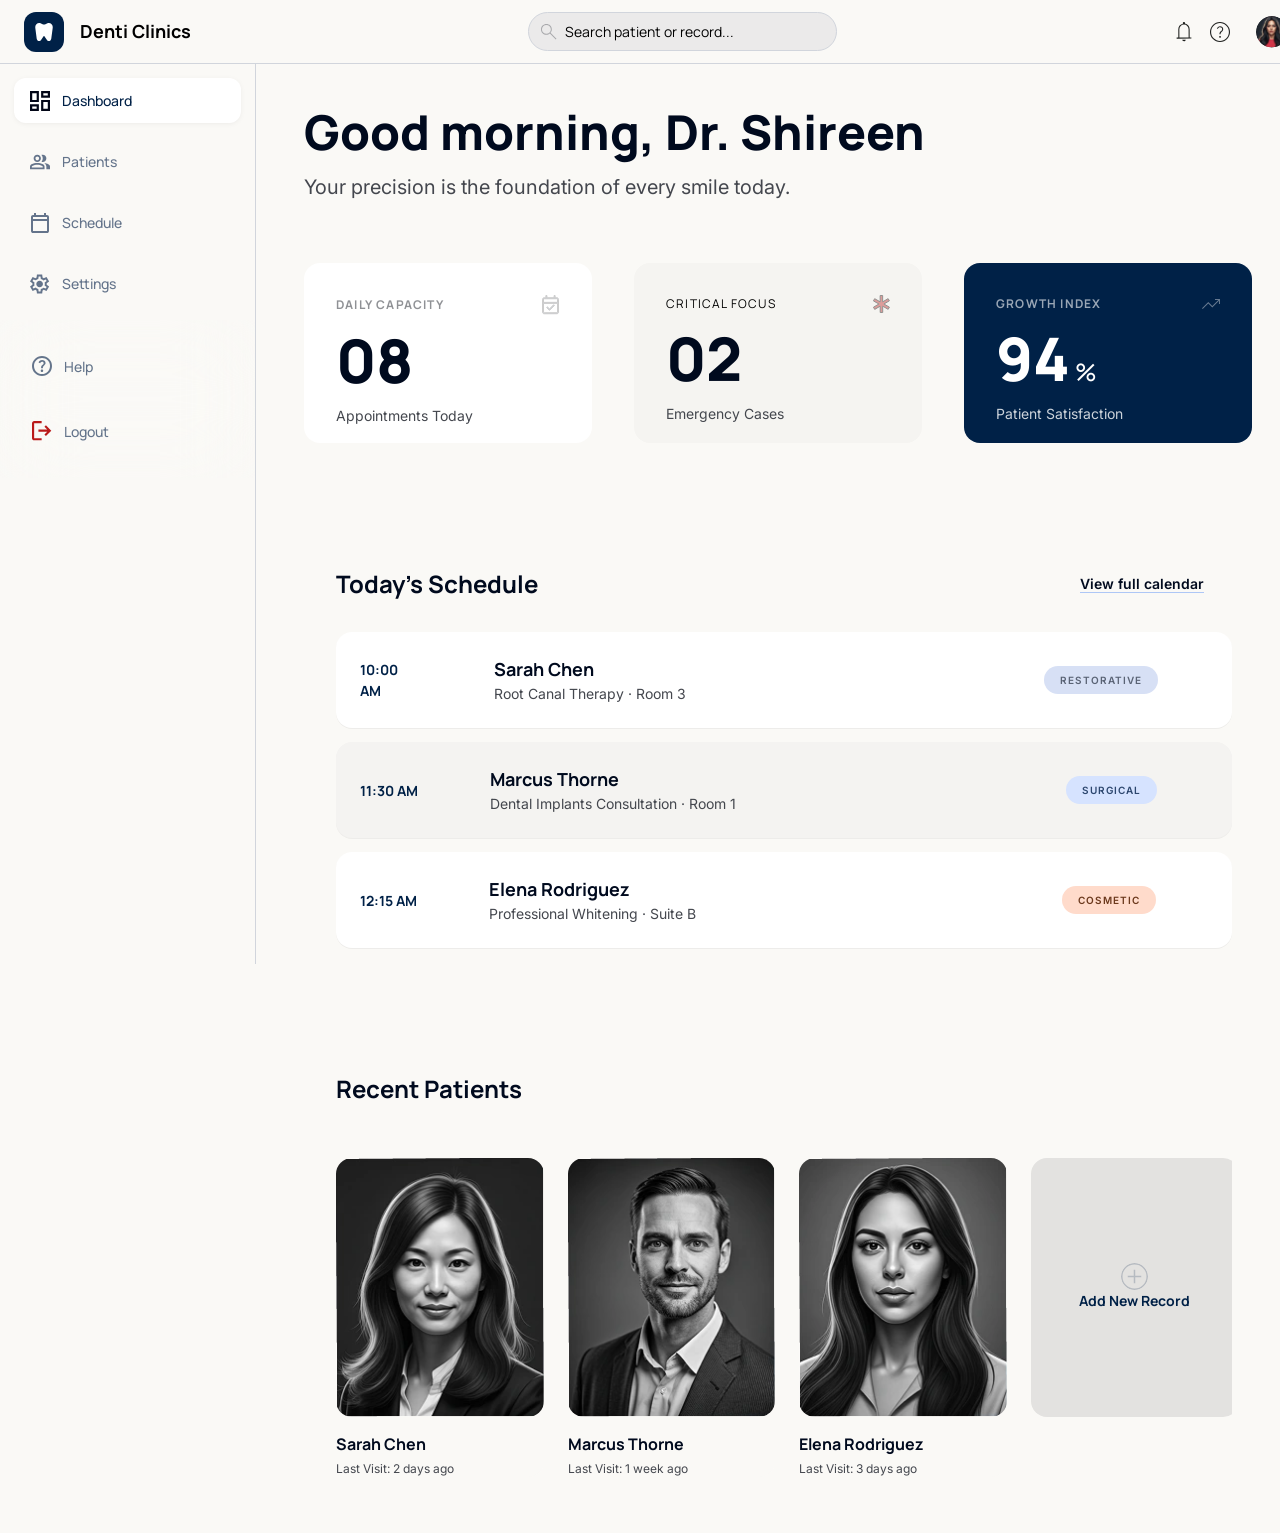
==== index.html @ c79961bb "Dashboard page" ====
<!DOCTYPE html>
<html lang="en">
<head>
    <meta charset="UTF-8">
    <meta name="viewport" content="width=device-width, initial-scale=1.0">
    <link href="./assets/css/src/output.css" rel="stylesheet">
    <link rel="icon" href="./assets/imgs/appIcon.svg" type="image/svg+xml">
    <title>Dashboard - Denti Clinics</title>
    <link rel="preconnect" href="https://fonts.googleapis.com">
    <link rel="preconnect" href="https://fonts.gstatic.com" crossorigin>
    <link href="https://fonts.googleapis.com/css2?family=Manrope:wght@200..800&display=swap" rel="stylesheet">
    <link href="https://fonts.googleapis.com/css2?family=Inter:ital,opsz,wght@0,14..32,100..900;1,14..32,100..900&display=swap" rel="stylesheet">
</head>

<body class="bg-bgPrimary ">
<div class="grid min-h-screen grid-cols-1 md:grid-cols-[95px_1fr] lg:grid-cols-[256px_1fr] ">
    <header class=" row-between col-span md:col-span-2 h-16   px-6 md:py-[17.5px] py-[15.5px] border-b border-gray-300">
            <div class="row md:gap-4 gap-1.5">
                <div class="bg-primary flex justify-center items-center  md:w-10 md:h-10 h-6 w-6 rounded-md md:rounded-xl">
                <img class="md:w-4.5 md:h-4.5 w-3 h-3" src="./assets/imgs/LogoIcon.svg" alt="Logo">
                </div> 
                <h1 class="font-manrope text-[18px] font-bold stroke-[#E2E8F0] flex-center">Denti Clinics</h1>
            </div>
            <div class="hidden md:flex row items-center gap-2 border rounded-full border-gray-300 px-3 py-2 bg-[#C5C6CD]/30 max-w-[308.5px] flex-1">
                <img src="./assets/imgs/searchIcon.svg" alt="Search Icon" class="w-4 h-4">    
                <input class="flex-1 outline-none bg-transparent font-manrope text-[14px]" placeholder="Search patient or record..." />
            </div>
            <div class="row lg:gap-6.5 gap-4">
                <div class="row md:gap-4 items-center justify-center">
                    <button type="button" aria-label="Notifications" class="flex cursor-pointer border-0 bg-transparent p-0 transition hover:opacity-70 hover:scale-105">
                        <img src="./assets/imgs/alertIcon.svg" alt="Notification Icon" class="w-5 h-5 ">
                    </button>
                    <button type="button" aria-label="Help information" class="flex cursor-pointer border-0 bg-transparent p-0 transition hover:opacity-70 hover:scale-105">
                        <img src="./assets/imgs/infoIcon.svg" alt="Info Icon" class="w-5 h-5 hidden lg:flex">
                    </button>
                </div>
            <div>
                <button type="button" aria-label="Profile" class="flex cursor-pointer border-0 bg-transparent p-0 transition hover:opacity-80 hover:scale-105">
                    <img src="./assets/imgs/profileIcon.svg" alt="Profile Icon" class="w-8 h-8 rounded-full">
                </button>
            </div>
            </div>    
        </header>

    <aside class="  lg:bg-bgPrimary bg-[#F4F3F1] lg:w-[256px] md:w-fit  border-r border-gray-300  md:h-screen md:static border-t md:border-t-0 fixed bottom-0 left-0 w-full z-50 ">
            <nav class="row justify-between   md:justify-center  md:col   md:gap-4  md:py-4 lg:p-3.5 ">
                <a href="index.html" class="lg:row md:col  md:mx-0  flex flex-col lg:justify-start items-center justify-center flex-1 gap-1 py-2 md:bg-bgPrimary lg:gap-3  md:py-3 lg:px-4 lg:border-0 md:border-r-2 md:border-r-primary lg:bg-white lg:drop-shadow-sm lg:drop-shadow-[#000000]/5  lg:rounded-xl transition hover:opacity-90">
                    <img src="./assets/imgs/nav_icons/dashboardSelected.svg" alt="Dashboard Icon" class="md:w-5 md:h-5 w-3.5 h-3.5">
                    <span class="md:font-manrope font-inter lg:text-[14px] md:text-[10px] font-bold lg:font-medium text-primary text-[10px]">Dashboard</span>
                </a>
                <a href="#" class="md:row   lg:gap-3 items-center md:py-3 lg:px-4 md:p-5 flex flex-col lg:justify-start justify-center flex-1 gap-1 py-2 transition hover:opacity-80">
                    <img src="./assets/imgs/nav_icons/patiens.svg" alt="Patients Icon" class="md:w-5 md:h-5 w-3.5 h-3.5">
                    <span class="md:font-manrope font-inter md:text-[14px] font-medium text-[#64748B] lg:flex md:hidden text-[10px]">Patients</span>
                </a>
                <a href="#" class="md:row  lg:gap-3 items-center  md:py-3 lg:px-4 md:p-5 flex flex-col lg:justify-start justify-center flex-1 gap-1 py-2 transition hover:opacity-80">
                    <img src="./assets/imgs/nav_icons/schedule.svg" alt="Schedule Icon" class="md:w-5 md:h-5 w-3.5 h-3.5">
                    <span class="md:font-manrope font-inter md:text-[14px] font-medium text-[#64748B] lg:flex md:hidden text-[10px]">Schedule</span>
                </a>
                <a href="setting.html" class="md:row  lg:gap-3 md:py-3 items-center lg:px-4 md:p-5 flex flex-col lg:justify-start justify-center flex-1 gap-1 py-2 transition hover:opacity-80">
                    <img src="./assets/imgs/nav_icons/settings.svg" alt="Settings Icon" class="  lg:pt-0 md:w-5 md:h-5 w-3.5 h-3.5  ">
                    <span class="md:font-manrope font-inter md:text-[14px] font-medium text-[#64748B] lg:flex md:hidden text-[10px]">Settings</span>
                </a>
            </nav>
            <nav class="md:col md:gap-1 md:px-4 md:py-4 mt-auto md:backdrop-blur-2xl hidden md:flex ">
                <a href="#" class="md:row lg:gap-3  py-3 lg:px-4 md:p-5 transition hover:opacity-80">
                    <img src="./assets/imgs/nav_icons/help.svg" alt="Help Icon" class="w-5 h-5">
                    <span class="font-manrope text-[14px] font-medium text-[#64748B] lg:flex md:hidden ">Help</span>
                </a>
                <a href="#" class="md:row lg:gap-3  py-3 lg:px-4 md:p-5 transition hover:opacity-80">
                    <img src="./assets/imgs/nav_icons/signout.svg" alt="Logout Icon" class="w-5 h-5">
                    <span class="font-manrope text-[14px] font-medium text-[#64748B] lg:flex md:hidden">Logout</span>
                </a>
            </nav>
        </aside>

    <main class=" col-span-1  px-6 py-6  lg:px-12 lg:py-8  bg-bgPrimary 2xl:pr-57.25 grid gap-6 md:gap-13.5 lg:gap-15.25">

            <div class=" col gap-1">
                <h2 class="font-manrope  text-[25px] md:text-[30px] lg:text-[48px] text-textPrimary font-extrabold">Good morning, Dr. Shireen</h2>
                <p class="font-inter text-[16px] md:text-[18px] lg:text-[20px] text-greyheader ">Your precision is the foundation of every smile today.</p>
            </div> 
        <section class="grid grid-cols-2 md:grid-cols-[repeat(3,200px)] lg:grid-cols-[repeat(3,300px)] md:gap-6 lg:gap-7.5 gap-3">
                <div class="card col-span-2 md:col-span-1 bg-white">
                    <div class="flex-between">
                        <h3 class="font-manrope text-[12px] md:text-[10px] lg:text-[12px] font-bold text-greyheader/60 tracking-[1.2px]">DAILY CAPACITY</h3>
                        <img src="./assets/imgs/dailyCapacityIcon.svg" alt="Capacity icon" class=" ">
                    </div>
                    <span class=" text-[40px] lg:text-[60px] font-manrope font-extrabold text-textPrimary">08</span>
                    <span class="font-inter text-[12px] lg:text-[14px] text-greyheader" >Appointments Today</span>
                </div>

                <div class="card bg-card">
                    <div  class="flex-between">
                        <h3  class="font-manrope text-[12px] md:text-[10px] lg:text-[12px] font-boldtext-greyheader/60 tracking-[1.2px]" >CRITICAL FOCUS</h3>
                        <img src="./assets/imgs/criticalIcon.svg" alt="Critical icon">
                    </div>
                    <span class="text-[40px] lg:text-[60px] font-manrope font-extrabold text-textPrimary">02</span>
                    <span class="font-inter text-[12px] lg:text-[14px] text-greyheader">Emergency Cases</span>
                </div>

                <div class="card bg-primary">
                    <div class="flex-between">
                        <h3 class="font-manrope text-[12px] md:text-[10px] lg:text-[12px] font-bold text-white/60 tracking-[1.2px]">GROWTH INDEX</h3>
                        <img src="./assets/imgs/gowthindexIcon.svg" alt="growth icon">
                    </div>
                    <div class="justify-center  items-end">
                        <span class="text-[40px] lg:text-[60px] font-manrope font-extrabold text-white">94</span>
                        <span class="text-[20px] lg:text-[24px] font-manrope lg:mb-3 font-medium rotate-[0.21deg] text-white  ">%</span>
                    </div>
                    <span class="font-inter text-[12px] lg:text-[14px] text-white/80">Patient Satisfaction</span>
                </div>
            
        </section>

        <section class="">
            <div class="row-between md:pt-16 md:pb-8 md:pl-8">
                <h3 class="md:text-2xl text-[20px] font-manrope text-textPrimary font-semibold lg:font-bold">Today's Schedule</h3>
                <a href="#" class="sm:underline sm:decoration-textPrimary sm:decoration-1 sm:underline-offset-3 text-[10px] lg:underline lg:decoration-[#AEC7F6] lg:decoration-1 lg:underline-offset-3 lg:text-[14px] font-inter lg:leading-5 lg:font-semibold text-textPrimary pr-15">View full calendar</a>
            </div>
            <div class="col gap-4 md:gap-3.5 md:px-8 py-6 md:py-0 ">
                <div class=" p-5 md:p-0 rectangle-card md:row-center col  bg-white md:gap-20 lg:gap-18 lg:py-7 lg:pl-6 md:pl-5 lg:border-0 border-l-5">
                    <span class="font-manrope text-[14px] font-bold text-primary">10:00 AM</span>
                    <div class="row-between lg:w-[85%] md:w-[65%] lg:pr-18.5">
                        <div class="col">
                            <h5 class="font-manrope lg:text-[18px] text-[16px] font-bold text-textPrimary">Sarah Chen</h5>
                            <p class="font-inter lg:text-[14px] text-[12px] text-greyheader">Root Canal Therapy · Room 3</p>
                        </div>
                        <div class="bg-[#D7E0F5] status-container">
                            <p class=" font-inter text-[10px] md:py-1 md:px-3 leading-4 lg:py-1.5 lg:px-4 tracking-[1px] font-semibold text-textMuted">RESTORATIVE</p>
                        </div>
                    </div>
                </div>
                <div class=" p-5 md:p-0 rectangle-card md:row-center col   bg-[#f4f3f1] md:gap-20 lg:gap-18 lg:py-7 lg:pl-6 lg:border-0 border-l-5 md:pl-5 border-[#DAE3F7]">
                    <span class="font-manrope text-[12px] md:text-[14px] font-bold text-primary">11:30 AM</span>
                    <div class="row-between lg:w-[85%] md:w-[65%] lg:pr-18.5">
                        <div class="col">
                            <h5 class="font-manrope lg:text-[18px] text-[16px] font-bold text-textPrimary">Marcus Thorne</h5>
                            <p class="font-inter lg:text-[14px] text-[12px] text-greyheader">Dental Implants Consultation · Room 1</p>
                        </div>
                        <div class="bg-[#D6E3FF] status-container">
                            <p class="font-inter text-[10px] leading-4 lg:py-1.5 lg:px-4 md:py-1 md:px-3 tracking-[1px] font-semibold text-[#2D476F]">SURGICAL</p>
                        </div>
                    </div>
                </div>
                <div class=" p-5 md:p-0 rectangle-card md:row-center  col  bg-white md:gap-20 lg:gap-18 lg:py-7 lg:pl-6 lg:border-0 border-l-5 md:pl-5 border-[#8B0000]">
                    <span class="font-manrope text-[14px] font-bold text-primary">12:15 AM</span>
                    <div class="row-between lg:w-[85%] md:w-[65%] lg:pr-18.5">
                        <div class="md:col">
                            <h5 class="font-manrope lg:text-[18px] text-[16px] font-bold text-textPrimary">Elena Rodriguez</h5>
                            <p class="font-inter lg:text-[14px] text-[12px] text-greyheader">Professional Whitening · Suite B</p>
                        </div>
                        <div class="bg-[#FFDBCB] status-container">
                            <p class="font-inter text-[10px] leading-4 lg:py-1.5 lg:px-4 md:py-1 md:px-3 tracking-[1px] font-semibold text-[#6C391D]">COSMETIC</p>
                        </div>
                    </div>
                </div>
            </div>
        </section>

        <section class="lg:pt-16 md:pt-5.5 md:px-8">
            <h3 class="font-manrope md:font-semibold lg:font-bold md:text-2xl text-textPrimary lg:pb-[28.5px] md:pb-6">Recent Patients</h3>
            <div class=" grid gap-4 lg:gap-[30.8px] py-6 grid-flow-col grid-cols-4 overflow-x-auto md:grid-cols-4">
                <div class="patient-card">
                    <img class="lg:w-[207.75px] lg:h-[259.69px] md:w-37.5 md:h-50 w-32 h-40 rounded-2xl" src="./assets/imgs/patientsCollection/patient1.webp" alt="Patient 1">
                    <div class="md:col lg:gap-[3.4px]">
                        <h4 class="font-manrope lg:font-bold lg:text-[16px] text-[14px] font-semibold lg:text-textPrimary text-center lg:text-left">Sarah Chen</h4>
                        <p class="font-inter lg:text-[12px] text-greyheader hidden lg:block">Last Visit: 2 days ago</p>
                    </div>
                </div>
                <div class="patient-card">
                    <img class="lg:w-[207.75px] lg:h-[259.69px] md:w-37.5 md:h-50 w-32 h-40 rounded-2xl" src="./assets/imgs/patientsCollection/patient2.webp" alt="Patient 2">
                    <div class="md:col lg:gap-[3.4px]">
                        <h4 class="font-manrope lg:font-bold lg:text-[16px] text-[14px] font-semibold lg:text-textPrimary text-center lg:text-left">Marcus Thorne</h4>
                        <p class="font-inter lg:text-[12px] text-greyheader hidden lg:block">Last Visit: 1 week ago</p>
                    </div>
                </div>
                <div class="patient-card">
                    <img class="lg:w-[207.75px] lg:h-[259.69px] md:w-37.5 md:h-50 w-32 h-40 rounded-2xl" src="./assets/imgs/patientsCollection/patient3.webp" alt="Patient 3">
                    <div class="md:col lg:gap-[3.4px]">
                        <h4 class="font-manrope lg:font-bold lg:text-[16px] text-[14px] font-semibold lg:text-textPrimary text-center lg:text-left">Elena Rodriguez</h4>
                        <p class="font-inter lg:text-[12px] text-greyheader hidden lg:block " >Last Visit: 3 days ago</p>
                    </div>
                </div>
                <div class=" col  rounded-2xl bg-[#e3e2e0] md:w-37.5 md:h-47 lg:w-[207.75px] lg:h-[259.69px] w-32 h-40  items-center justify-center md:mb-5 lg:mb-15">
                    <a href="" class="flex-center col">
                        <img class="w-6.75 h-6.75 rounded-2xl" src="./assets/imgs/addIcon.svg" alt="Add Icon">
                        <p class="font-bold font-manrope text-[12px] lg:text-[14px] md:text-primary">Add New Record</p>
                    </a>
                </div>
            </div>
        </section>
    </main>
</div>

</body>
</html>
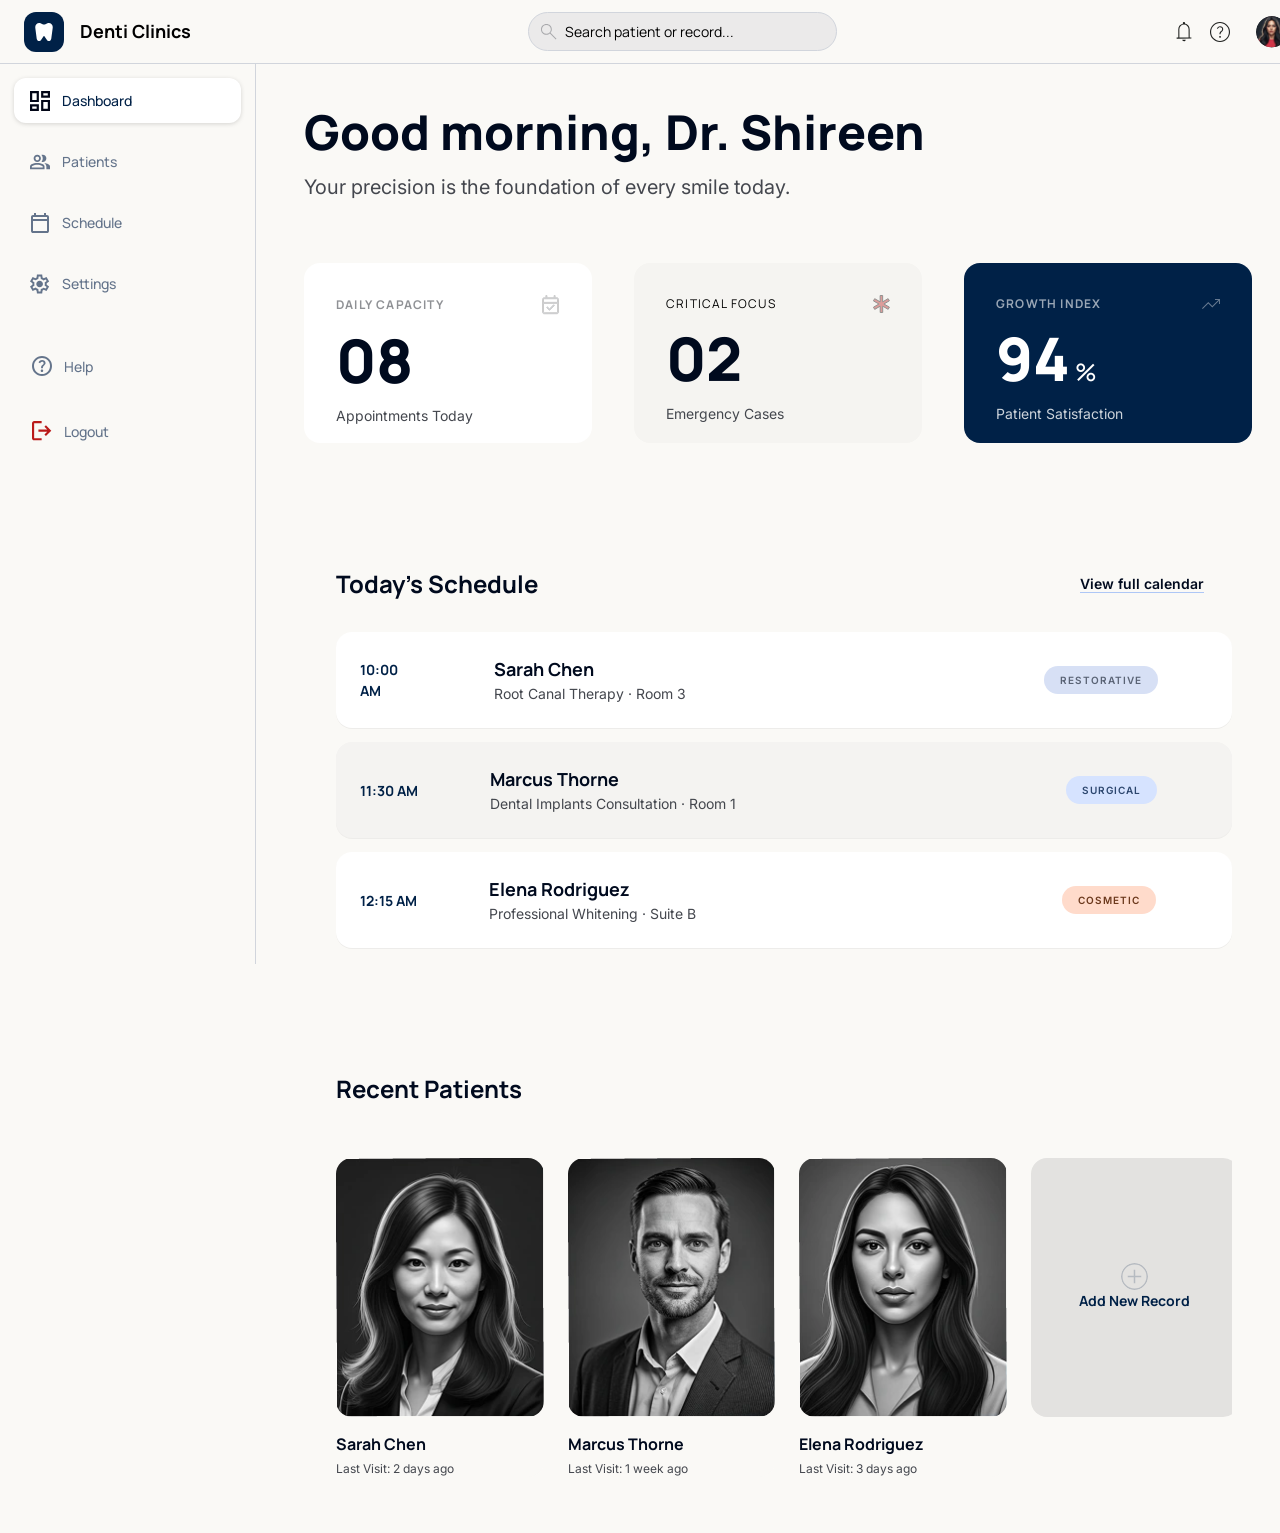
==== commit 89a6c8aa: "apply utilities to index page and settings" ====
--- a/index.html
+++ b/index.html
@@ -13,62 +13,62 @@
 </head>
 
 <body class="bg-bgPrimary ">
-<div class="grid min-h-screen grid-cols-1 md:grid-cols-[95px_1fr] lg:grid-cols-[256px_1fr] ">
-    <header class=" row-between col-span md:col-span-2 h-16   px-6 md:py-[17.5px] py-[15.5px] border-b border-gray-300">
+<div class="page-grid ">
+    <header class=" page-header ">
             <div class="row md:gap-4 gap-1.5">
-                <div class="bg-primary flex justify-center items-center  md:w-10 md:h-10 h-6 w-6 rounded-md md:rounded-xl">
-                <img class="md:w-4.5 md:h-4.5 w-3 h-3" src="./assets/imgs/LogoIcon.svg" alt="Logo">
+                <div class="logo-container">
+                <img class="logo-icon " src="./assets/imgs/LogoIcon.svg" alt="Logo">
                 </div> 
                 <h1 class="font-manrope text-[18px] font-bold stroke-[#E2E8F0] flex-center">Denti Clinics</h1>
             </div>
-            <div class="hidden md:flex row items-center gap-2 border rounded-full border-gray-300 px-3 py-2 bg-[#C5C6CD]/30 max-w-[308.5px] flex-1">
+            <div class="search-bar">
                 <img src="./assets/imgs/searchIcon.svg" alt="Search Icon" class="w-4 h-4">    
                 <input class="flex-1 outline-none bg-transparent font-manrope text-[14px]" placeholder="Search patient or record..." />
             </div>
             <div class="row lg:gap-6.5 gap-4">
                 <div class="row md:gap-4 items-center justify-center">
-                    <button type="button" aria-label="Notifications" class="flex cursor-pointer border-0 bg-transparent p-0 transition hover:opacity-70 hover:scale-105">
+                    <button type="button" aria-label="Notifications" class="icon-btn ">
                         <img src="./assets/imgs/alertIcon.svg" alt="Notification Icon" class="w-5 h-5 ">
                     </button>
-                    <button type="button" aria-label="Help information" class="flex cursor-pointer border-0 bg-transparent p-0 transition hover:opacity-70 hover:scale-105">
+                    <button type="button" aria-label="Help information" class="icon-btn ">
                         <img src="./assets/imgs/infoIcon.svg" alt="Info Icon" class="w-5 h-5 hidden lg:flex">
                     </button>
                 </div>
             <div>
-                <button type="button" aria-label="Profile" class="flex cursor-pointer border-0 bg-transparent p-0 transition hover:opacity-80 hover:scale-105">
+                <button type="button" aria-label="Profile" class="icon-btn ">
                     <img src="./assets/imgs/profileIcon.svg" alt="Profile Icon" class="w-8 h-8 rounded-full">
                 </button>
             </div>
             </div>    
         </header>
 
-    <aside class="  lg:bg-bgPrimary bg-[#F4F3F1] lg:w-[256px] md:w-fit  border-r border-gray-300  md:h-screen md:static border-t md:border-t-0 fixed bottom-0 left-0 w-full z-50 ">
-            <nav class="row justify-between   md:justify-center  md:col   md:gap-4  md:py-4 lg:p-3.5 ">
-                <a href="index.html" class="lg:row md:col  md:mx-0  flex flex-col lg:justify-start items-center justify-center flex-1 gap-1 py-2 md:bg-bgPrimary lg:gap-3  md:py-3 lg:px-4 lg:border-0 md:border-r-2 md:border-r-primary lg:bg-white lg:drop-shadow-sm lg:drop-shadow-[#000000]/5  lg:rounded-xl transition hover:opacity-90">
-                    <img src="./assets/imgs/nav_icons/dashboardSelected.svg" alt="Dashboard Icon" class="md:w-5 md:h-5 w-3.5 h-3.5">
-                    <span class="md:font-manrope font-inter lg:text-[14px] md:text-[10px] font-bold lg:font-medium text-primary text-[10px]">Dashboard</span>
+    <aside class="page-asidebar ">
+            <nav class="main-nav ">
+                <a href="index.html" class="nav-selected">
+                    <img src="./assets/imgs/nav_icons/dashboardSelected.svg" alt="Dashboard Icon" class="lg:pt-0 nav-icon ">
+                    <span class="nav-label-selected">Dashboard</span>
                 </a>
-                <a href="#" class="md:row   lg:gap-3 items-center md:py-3 lg:px-4 md:p-5 flex flex-col lg:justify-start justify-center flex-1 gap-1 py-2 transition hover:opacity-80">
-                    <img src="./assets/imgs/nav_icons/patiens.svg" alt="Patients Icon" class="md:w-5 md:h-5 w-3.5 h-3.5">
-                    <span class="md:font-manrope font-inter md:text-[14px] font-medium text-[#64748B] lg:flex md:hidden text-[10px]">Patients</span>
+                <a href="#" class="nav-unselected">
+                    <img src="./assets/imgs/nav_icons/patiens.svg" alt="Patients Icon" class="nav-icon">
+                    <span class="nav-label-unselected ">Patients</span>
                 </a>
-                <a href="#" class="md:row  lg:gap-3 items-center  md:py-3 lg:px-4 md:p-5 flex flex-col lg:justify-start justify-center flex-1 gap-1 py-2 transition hover:opacity-80">
-                    <img src="./assets/imgs/nav_icons/schedule.svg" alt="Schedule Icon" class="md:w-5 md:h-5 w-3.5 h-3.5">
-                    <span class="md:font-manrope font-inter md:text-[14px] font-medium text-[#64748B] lg:flex md:hidden text-[10px]">Schedule</span>
+                <a href="#" class="nav-unselected">
+                    <img src="./assets/imgs/nav_icons/schedule.svg" alt="Schedule Icon" class="nav-icon">
+                    <span class="nav-label-unselected ">Schedule</span>
                 </a>
-                <a href="setting.html" class="md:row  lg:gap-3 md:py-3 items-center lg:px-4 md:p-5 flex flex-col lg:justify-start justify-center flex-1 gap-1 py-2 transition hover:opacity-80">
-                    <img src="./assets/imgs/nav_icons/settings.svg" alt="Settings Icon" class="  lg:pt-0 md:w-5 md:h-5 w-3.5 h-3.5  ">
-                    <span class="md:font-manrope font-inter md:text-[14px] font-medium text-[#64748B] lg:flex md:hidden text-[10px]">Settings</span>
+                <a href="setting.html" class=" nav-unselected">
+                    <img src="./assets/imgs/nav_icons/settings.svg" alt="Settings Icon" class="nav-icon">
+                    <span class="nav-label-unselected ">Settings</span>
                 </a>
             </nav>
-            <nav class="md:col md:gap-1 md:px-4 md:py-4 mt-auto md:backdrop-blur-2xl hidden md:flex ">
-                <a href="#" class="md:row lg:gap-3  py-3 lg:px-4 md:p-5 transition hover:opacity-80">
-                    <img src="./assets/imgs/nav_icons/help.svg" alt="Help Icon" class="w-5 h-5">
-                    <span class="font-manrope text-[14px] font-medium text-[#64748B] lg:flex md:hidden ">Help</span>
+            <nav class="bottom-nav">
+                <a href="#" class="bottom-nav-link">
+                    <img src="./assets/imgs/nav_icons/help.svg" alt="Help Icon" class="nav-icon">
+                    <span class="nav-label-unselected  ">Help</span>
                 </a>
-                <a href="#" class="md:row lg:gap-3  py-3 lg:px-4 md:p-5 transition hover:opacity-80">
-                    <img src="./assets/imgs/nav_icons/signout.svg" alt="Logout Icon" class="w-5 h-5">
-                    <span class="font-manrope text-[14px] font-medium text-[#64748B] lg:flex md:hidden">Logout</span>
+                <a href="#" class="bottom-nav-link">
+                    <img src="./assets/imgs/nav_icons/signout.svg" alt="Logout Icon" class="nav-icon">
+                    <span class="nav-label-unselected ">Logout</span>
                 </a>
             </nav>
         </aside>
